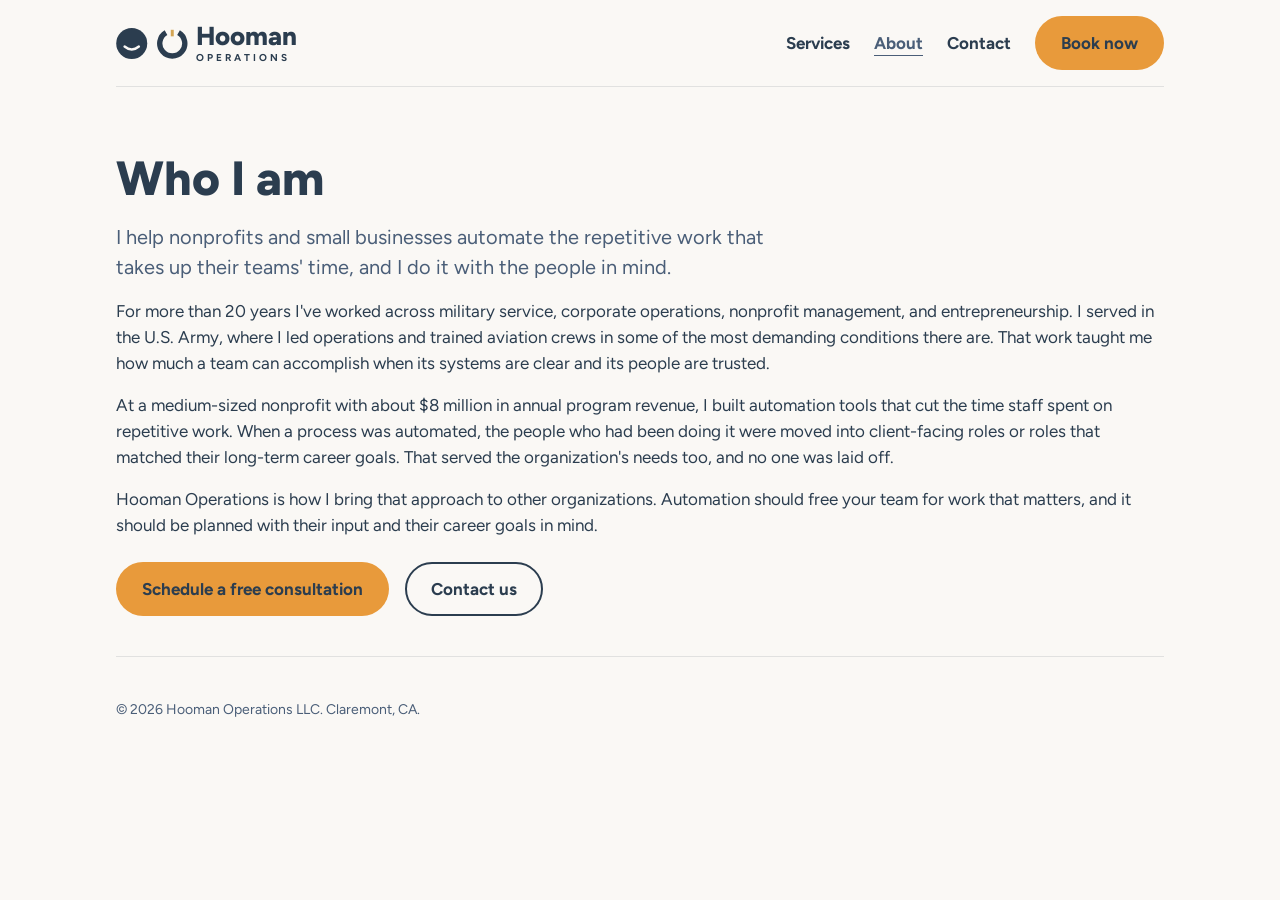
==== about.html @ 6ae11de6 "Update About page, booking links, and contact form - Rewrite About page in first person with approve" ====
<!doctype html>
<html lang="en">
<head>
<meta charset="utf-8">
<meta name="viewport" content="width=device-width, initial-scale=1">
<title>About: Hooman Operations</title>
<meta name="description" content="About Hooman Operations, process automation consulting for nonprofits and small businesses.">
<link rel="preconnect" href="https://fonts.googleapis.com">
<link rel="preconnect" href="https://fonts.gstatic.com" crossorigin>
<link rel="stylesheet" href="https://fonts.googleapis.com/css2?family=Figtree:wght@400;700;800&display=swap">
<link rel="stylesheet" href="styles.css">
</head>
<body>
<div class="wrap">
  <header class="site-header">
    <a class="brand" href="index.html" aria-label="Hooman Operations home">
      <img src="assets/hooman-mark.svg" width="72" height="31" alt="">
      <span class="brand-name"><strong>Hooman</strong><span>OPERATIONS</span></span>
    </a>
    <nav class="nav" aria-label="Main">
      <a href="services.html">Services</a>
      <a href="about.html" aria-current="page">About</a>
      <a href="contact.html">Contact</a>
      <a class="btn btn-primary" href="https://hoomanoperationsscheduling.as.me">Book now</a>
    </nav>
  </header>

  <main>
    <section class="hero">
      <h1>Who I am</h1>
      <p class="lede">I help nonprofits and small businesses automate the repetitive work that takes up their teams' time, and I do it with the people in mind.</p>
      <p>For more than 20 years I've worked across military service, corporate operations, nonprofit management, and entrepreneurship. I served in the U.S. Army, where I led operations and trained aviation crews in some of the most demanding conditions there are. That work taught me how much a team can accomplish when its systems are clear and its people are trusted.</p>
      <p>At a medium-sized nonprofit with about $8 million in annual program revenue, I built automation tools that cut the time staff spent on repetitive work. When a process was automated, the people who had been doing it were moved into client-facing roles or roles that matched their long-term career goals. That served the organization's needs too, and no one was laid off.</p>
      <p>Hooman Operations is how I bring that approach to other organizations. Automation should free your team for work that matters, and it should be planned with their input and their career goals in mind.</p>
      <div class="actions" style="display:flex; gap: 16px; flex-wrap: wrap; margin-top: 24px;">
        <a class="btn btn-primary" href="https://hoomanoperationsscheduling.as.me">Schedule a free consultation</a>
        <a class="btn btn-secondary" href="contact.html">Contact us</a>
      </div>
    </section>
  </main>

  <footer class="site-footer">
    <p>&copy; 2026 Hooman Operations LLC. Claremont, CA.</p>
  </footer>
</div>
</body>
</html>
---- styles.css ----
/* Hooman Operations: brand tokens from the brand record */
:root {
  --ivory: #FAF8F5;
  --slate-deep: #2B3D4F;
  --slate-blue: #4A5E78;
  --gold: #D4A554;
  --orange: #E89A3B;
  --radius-sm: 6px;
  --radius-md: 12px;
  --radius-pill: 999px;
  --space-1: 4px;
  --space-2: 8px;
  --space-3: 16px;
  --space-4: 24px;
  --space-5: 40px;
  --space-6: 64px;
}

* { box-sizing: border-box; }

body {
  margin: 0;
  background: var(--ivory);
  color: var(--slate-deep);
  font-family: "Figtree", system-ui, sans-serif;
  font-size: 17px;
  line-height: 26px;
}

img, svg { display: block; max-width: 100%; }

a { color: var(--slate-deep); }

.wrap {
  max-width: 1080px;
  margin: 0 auto;
  padding: 0 var(--space-3);
}

/* Header */
.site-header {
  display: flex;
  align-items: center;
  justify-content: space-between;
  gap: var(--space-4);
  padding: var(--space-3) 0;
  border-bottom: 1px solid rgba(43, 61, 79, 0.12);
}

.brand {
  display: flex;
  align-items: center;
  gap: var(--space-2);
  text-decoration: none;
}

.brand-name {
  display: flex;
  flex-direction: column;
  line-height: 1;
}

.brand-name strong { font-size: 26px; font-weight: 800; }
.brand-name span { font-size: 10px; font-weight: 700; letter-spacing: 3px; margin-top: 4px; }

.nav {
  display: flex;
  align-items: center;
  gap: var(--space-4);
}

.nav a { text-decoration: none; font-weight: 700; }
.nav a[aria-current="page"] { color: var(--slate-blue); text-decoration: underline; text-underline-offset: 6px; }

/* Buttons */
.btn {
  display: inline-block;
  padding: 12px 24px;
  border-radius: var(--radius-pill);
  font-weight: 700;
  text-decoration: none;
  border: 2px solid transparent;
}

.btn-primary { background: var(--orange); color: var(--slate-deep); }
.btn-secondary { border-color: var(--slate-deep); color: var(--slate-deep); }

.btn:focus-visible,
.nav a:focus-visible,
input:focus-visible,
textarea:focus-visible {
  outline: 3px solid var(--slate-blue);
  outline-offset: 3px;
}

/* Sections */
section { padding: var(--space-6) 0; }

h1, h2, h3 { line-height: 1.15; margin: 0 0 var(--space-3); }
h1 { font-size: 48px; font-weight: 800; }
h2 { font-size: 36px; font-weight: 700; }
h3 { font-size: 22px; font-weight: 700; }

p { margin: 0 0 var(--space-3); }

.lede { font-size: 20px; line-height: 30px; color: var(--slate-blue); max-width: 680px; }

.hero { padding: var(--space-6) 0 var(--space-5); }
.hero .actions { display: flex; flex-wrap: wrap; gap: var(--space-3); margin-top: var(--space-4); }

.band-gold { background: var(--gold); color: var(--slate-deep); }
.band-slate { background: var(--slate-deep); color: var(--ivory); }
.band-slate a { color: var(--ivory); }

/* Cards */
.cards {
  display: grid;
  grid-template-columns: repeat(3, minmax(0, 1fr));
  gap: var(--space-3);
  margin-top: var(--space-4);
}

.card {
  background: #FFFFFF;
  border: 1px solid rgba(43, 61, 79, 0.12);
  border-radius: var(--radius-md);
  padding: var(--space-4);
  display: flex;
  flex-direction: column;
}

.card .price { font-size: 28px; font-weight: 800; margin-bottom: var(--space-2); }
.card ul { padding-left: 20px; margin: 0 0 var(--space-3); }
.card .btn { margin-top: auto; align-self: flex-start; }

.two-col {
  display: grid;
  grid-template-columns: repeat(2, minmax(0, 1fr));
  gap: var(--space-5);
}

.stats { font-size: 36px; font-weight: 800; line-height: 1.25; margin: 0 0 var(--space-4); }

.muted { color: var(--slate-blue); }

/* Form */
form { display: grid; gap: var(--space-3); max-width: 560px; }
label { display: grid; gap: var(--space-1); font-weight: 700; }
input, textarea {
  font: inherit;
  padding: 12px;
  border: 1px solid var(--slate-blue);
  border-radius: var(--radius-sm);
  background: #FFFFFF;
  color: var(--slate-deep);
}

/* Footer */
.site-footer {
  padding: var(--space-5) 0;
  border-top: 1px solid rgba(43, 61, 79, 0.12);
  font-size: 14px;
  color: var(--slate-blue);
}

@media (max-width: 800px) {
  h1 { font-size: 36px; }
  .cards, .two-col { grid-template-columns: 1fr; }
}
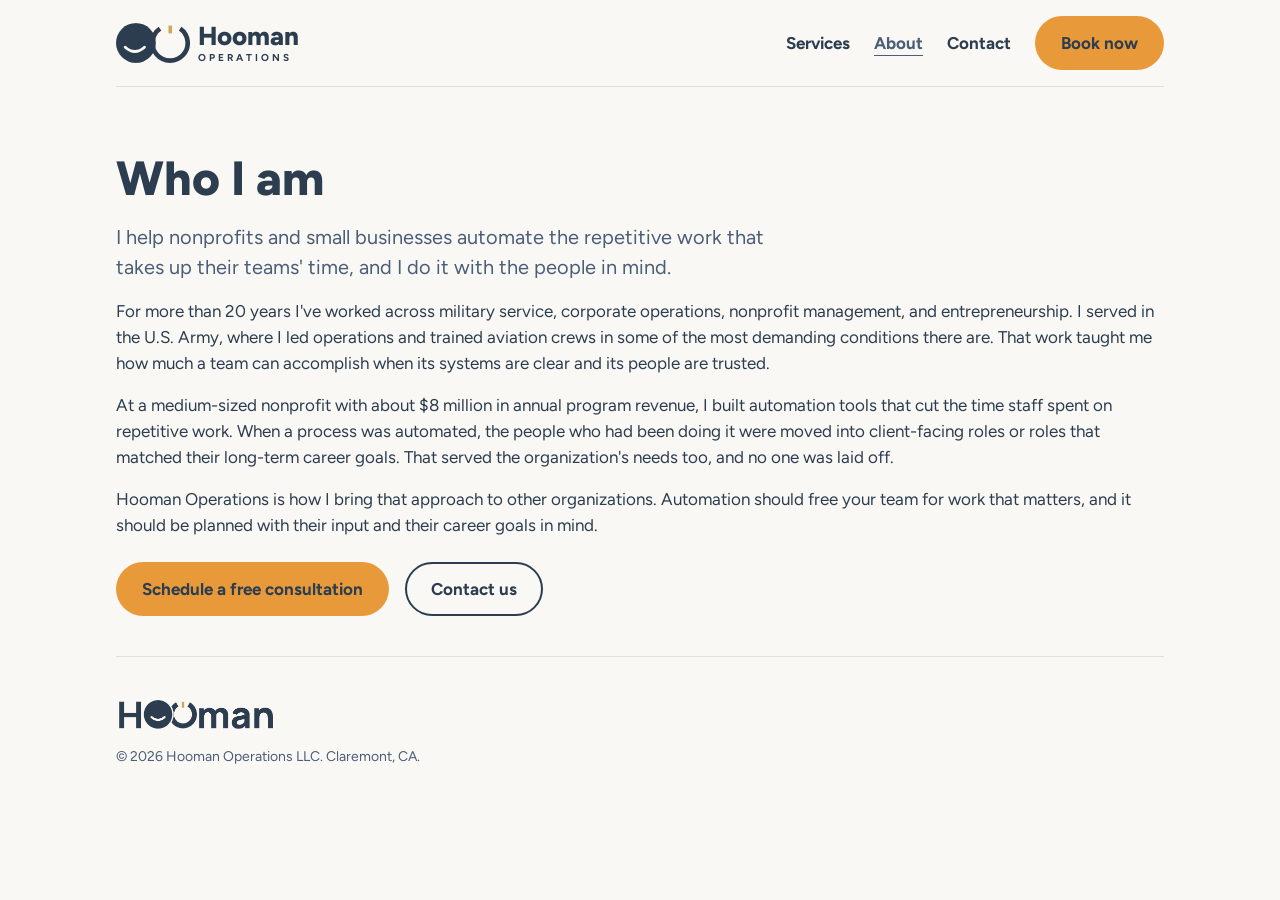
==== commit a860e7cd: "Update logo to overlapping-O mark and add lockup to footer Co-Authored-By: Claude Haiku 5.5 <noreply" ====
--- a/about.html
+++ b/about.html
@@ -8,13 +8,14 @@
 <link rel="preconnect" href="https://fonts.googleapis.com">
 <link rel="preconnect" href="https://fonts.gstatic.com" crossorigin>
 <link rel="stylesheet" href="https://fonts.googleapis.com/css2?family=Figtree:wght@400;700;800&display=swap">
+<link rel="icon" type="image/svg+xml" href="assets/hooman-mark.svg">
 <link rel="stylesheet" href="styles.css">
 </head>
 <body>
 <div class="wrap">
   <header class="site-header">
     <a class="brand" href="index.html" aria-label="Hooman Operations home">
-      <img src="assets/hooman-mark.svg" width="72" height="31" alt="">
+      <img src="assets/hooman-mark.svg" width="74" height="40" alt="">
       <span class="brand-name"><strong>Hooman</strong><span>OPERATIONS</span></span>
     </a>
     <nav class="nav" aria-label="Main">
@@ -40,6 +41,7 @@
   </main>
 
   <footer class="site-footer">
+    <img class="footer-lockup" src="assets/hooman-lockup.png" width="160" height="35" alt="Hooman Operations">
     <p>&copy; 2026 Hooman Operations LLC. Claremont, CA.</p>
   </footer>
 </div>
--- a/styles.css
+++ b/styles.css
@@ -163,6 +163,8 @@
   color: var(--slate-blue);
 }
 
+.footer-lockup { display: block; width: 160px; height: auto; margin-bottom: 12px; }
+
 @media (max-width: 800px) {
   h1 { font-size: 36px; }
   .cards, .two-col { grid-template-columns: 1fr; }
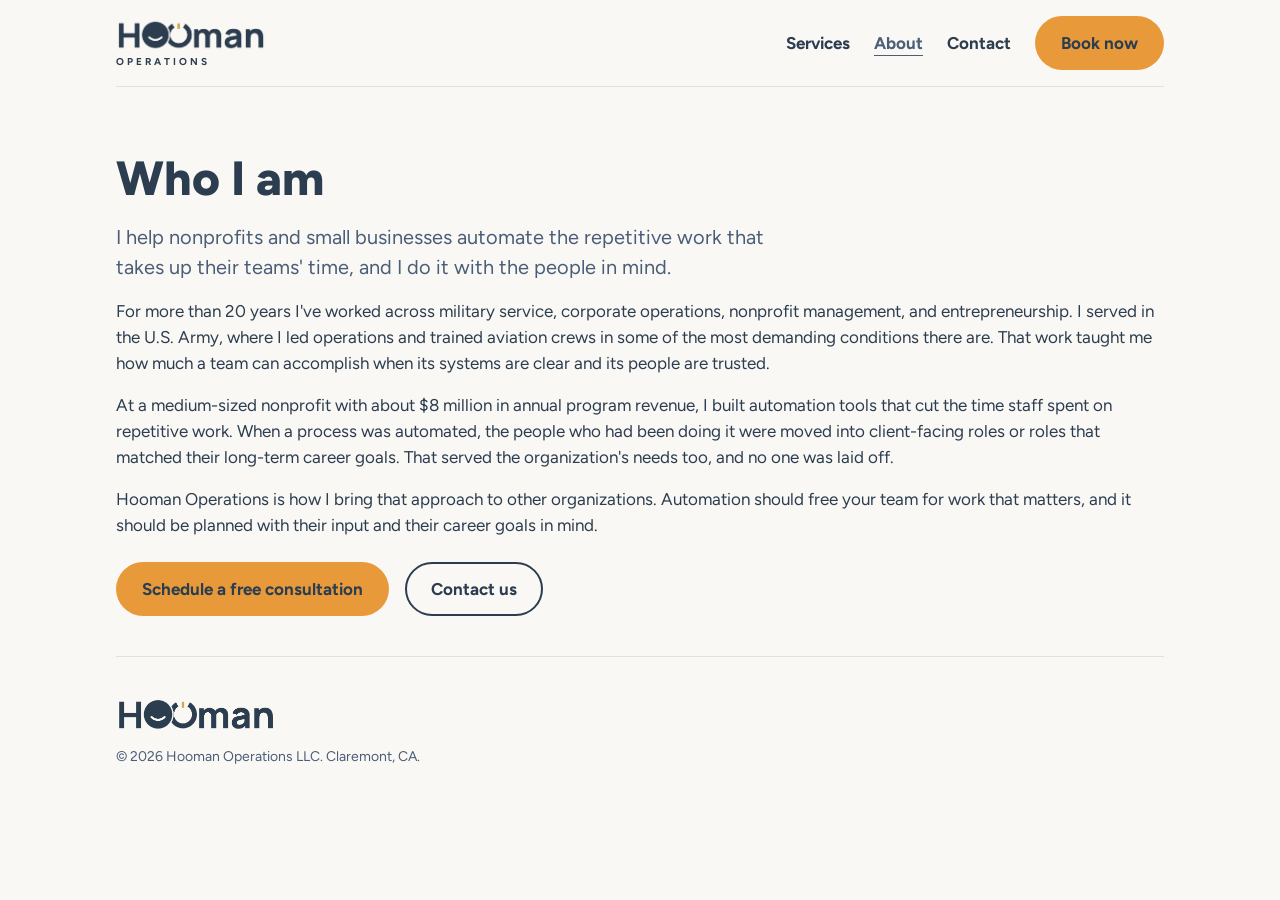
==== commit 7ae1a597: "Use the double-O lockup as the header wordmark Co-Authored-By: Claude Haiku 5.5 <noreply@anthropic.c" ====
--- a/about.html
+++ b/about.html
@@ -15,8 +15,7 @@
 <div class="wrap">
   <header class="site-header">
     <a class="brand" href="index.html" aria-label="Hooman Operations home">
-      <img src="assets/hooman-mark.svg" width="74" height="40" alt="">
-      <span class="brand-name"><strong>Hooman</strong><span>OPERATIONS</span></span>
+      <span class="brand-name"><img class="brand-lockup" src="assets/hooman-lockup.png" width="150" height="33" alt="Hooman"><span>OPERATIONS</span></span>
     </a>
     <nav class="nav" aria-label="Main">
       <a href="services.html">Services</a>
--- a/styles.css
+++ b/styles.css
@@ -60,8 +60,8 @@
   line-height: 1;
 }
 
-.brand-name strong { font-size: 26px; font-weight: 800; }
-.brand-name span { font-size: 10px; font-weight: 700; letter-spacing: 3px; margin-top: 4px; }
+.brand-lockup { display: block; width: 150px; height: auto; }
+.brand-name span { font-size: 10px; font-weight: 700; letter-spacing: 3px; margin-top: 6px; }
 
 .nav {
   display: flex;
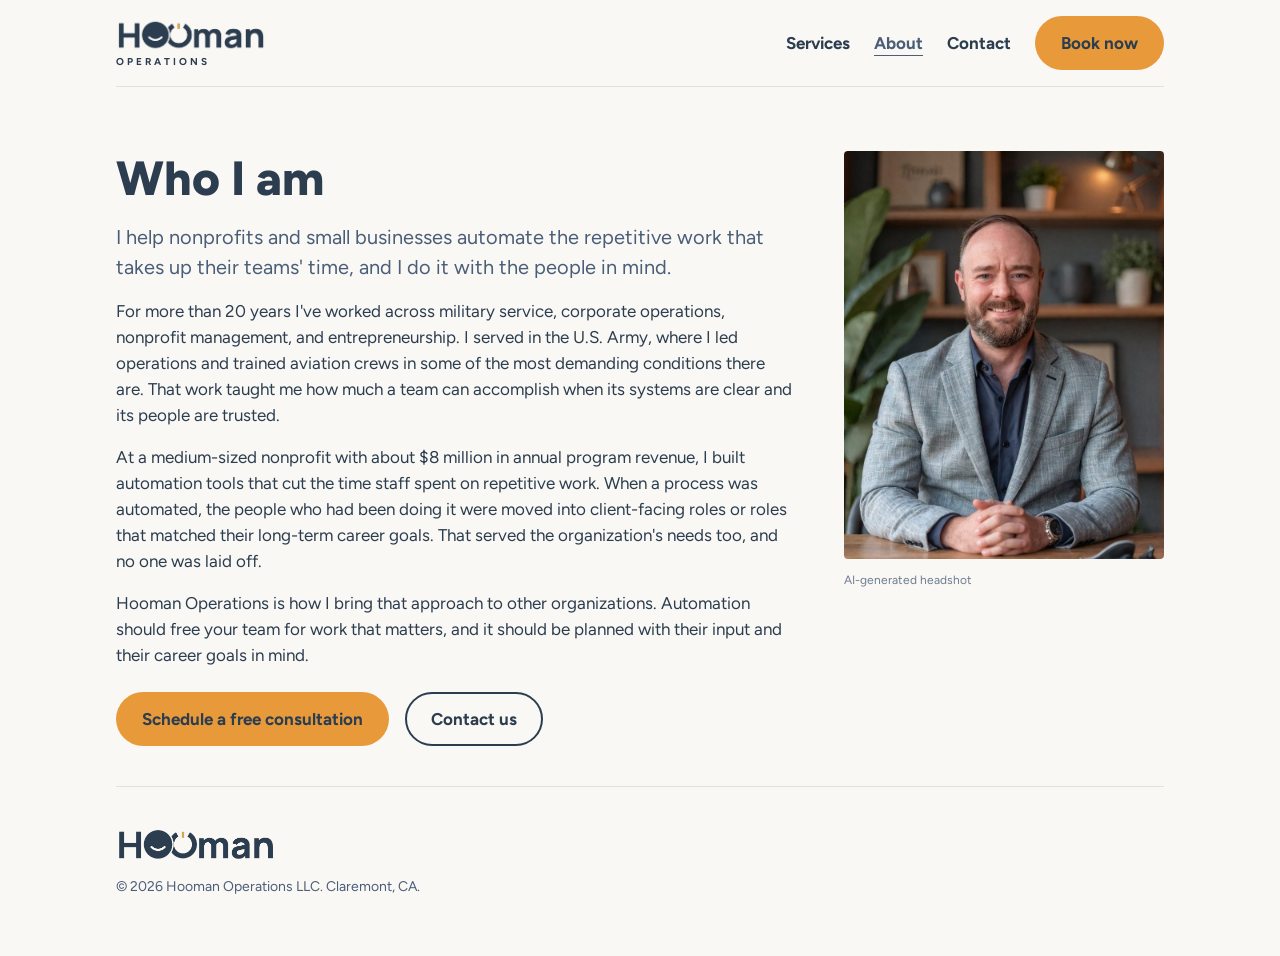
==== commit 2c300f04: "Add AI-generated headshot to the About section Co-Authored-By: Claude Haiku 5.5 <noreply@anthropic.c" ====
--- a/about.html
+++ b/about.html
@@ -26,7 +26,12 @@
   </header>
 
   <main>
-    <section class="hero">
+    <section class="hero about-layout">
+      <figure class="about-photo">
+        <img src="assets/headshot.jpg" width="800" height="1020" alt="James Dreiling, founder of Hooman Operations">
+        <figcaption>AI-generated headshot</figcaption>
+      </figure>
+      <div class="about-text">
       <h1>Who I am</h1>
       <p class="lede">I help nonprofits and small businesses automate the repetitive work that takes up their teams' time, and I do it with the people in mind.</p>
       <p>For more than 20 years I've worked across military service, corporate operations, nonprofit management, and entrepreneurship. I served in the U.S. Army, where I led operations and trained aviation crews in some of the most demanding conditions there are. That work taught me how much a team can accomplish when its systems are clear and its people are trusted.</p>
@@ -35,6 +40,7 @@
       <div class="actions" style="display:flex; gap: 16px; flex-wrap: wrap; margin-top: 24px;">
         <a class="btn btn-primary" href="https://hoomanoperationsscheduling.as.me">Schedule a free consultation</a>
         <a class="btn btn-secondary" href="contact.html">Contact us</a>
+      </div>
       </div>
     </section>
   </main>
--- a/styles.css
+++ b/styles.css
@@ -165,7 +165,17 @@
 
 .footer-lockup { display: block; width: 160px; height: auto; margin-bottom: 12px; }
 
+.about-layout { display: grid; grid-template-columns: 1fr 320px; gap: 48px; align-items: start; }
+.about-text { grid-column: 1; grid-row: 1; }
+.about-photo { grid-column: 2; grid-row: 1; margin: 0; }
+.about-photo img { display: block; width: 100%; height: auto; border-radius: 4px; }
+.about-photo figcaption { font-size: 12px; color: var(--slate-blue); margin-top: 8px; opacity: 0.8; }
+
 @media (max-width: 800px) {
   h1 { font-size: 36px; }
   .cards, .two-col { grid-template-columns: 1fr; }
+  .about-layout { grid-template-columns: 1fr; }
+  .about-text, .about-photo { grid-column: 1; grid-row: auto; }
+  .brand-lockup { width: 120px; }
+  .about-photo { max-width: 360px; }
 }
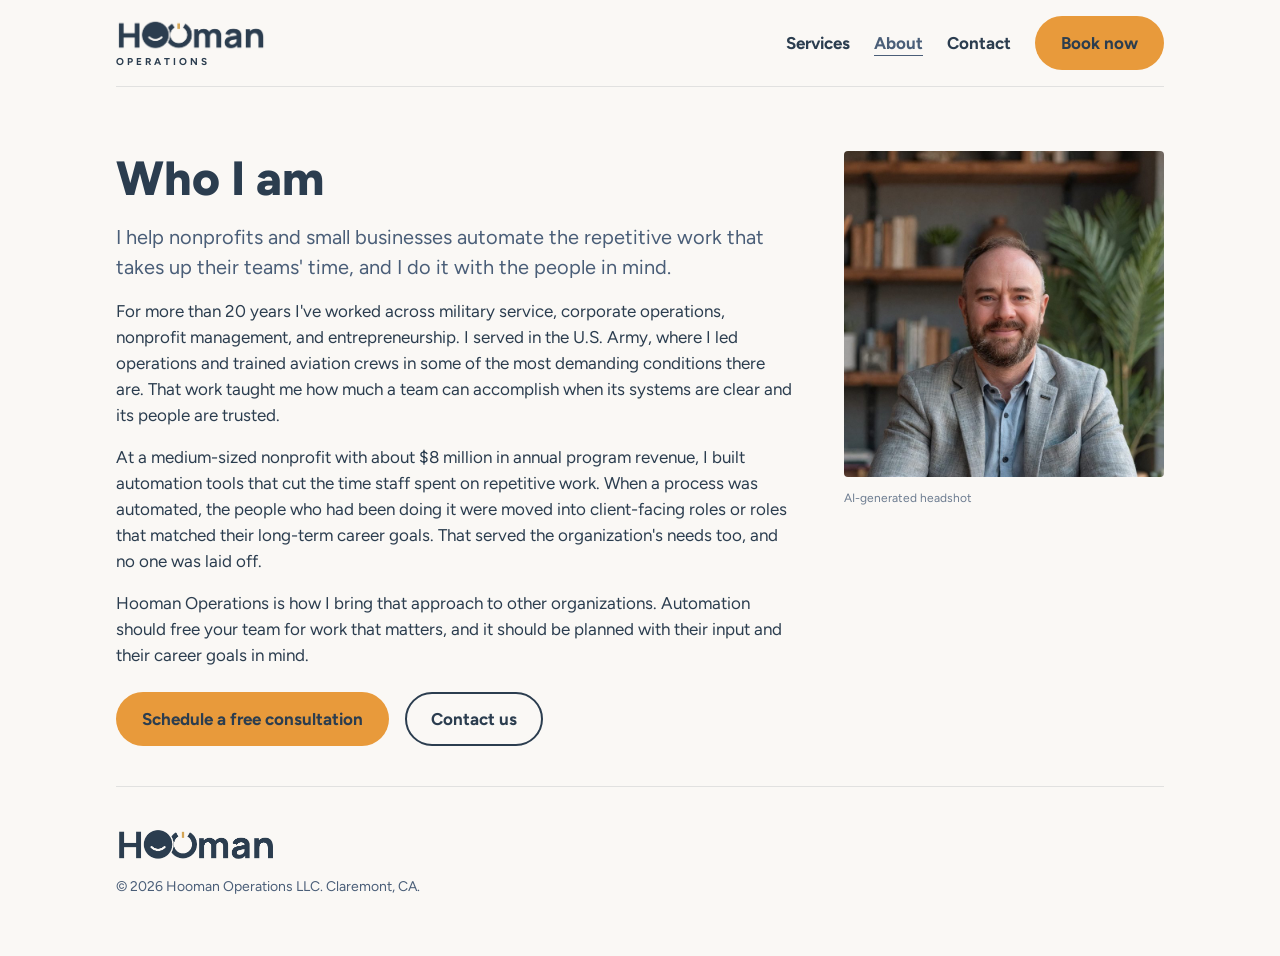
==== commit 73c84f26: "Crop About headshot above the hands Co-Authored-By: Claude Haiku 5.5 <noreply@anthropic.com> Claude-" ====
--- a/about.html
+++ b/about.html
@@ -28,7 +28,7 @@
   <main>
     <section class="hero about-layout">
       <figure class="about-photo">
-        <img src="assets/headshot.jpg" width="800" height="1020" alt="James Dreiling, founder of Hooman Operations">
+        <img src="assets/headshot.jpg" width="800" height="816" alt="James Dreiling, founder of Hooman Operations">
         <figcaption>AI-generated headshot</figcaption>
       </figure>
       <div class="about-text">
--- a/styles.css
+++ b/styles.css
@@ -177,5 +177,7 @@
   .about-layout { grid-template-columns: 1fr; }
   .about-text, .about-photo { grid-column: 1; grid-row: auto; }
   .brand-lockup { width: 120px; }
+  .site-header { flex-wrap: wrap; row-gap: 16px; }
+  .nav { flex-wrap: wrap; gap: 12px 16px; justify-content: flex-end; }
   .about-photo { max-width: 360px; }
 }
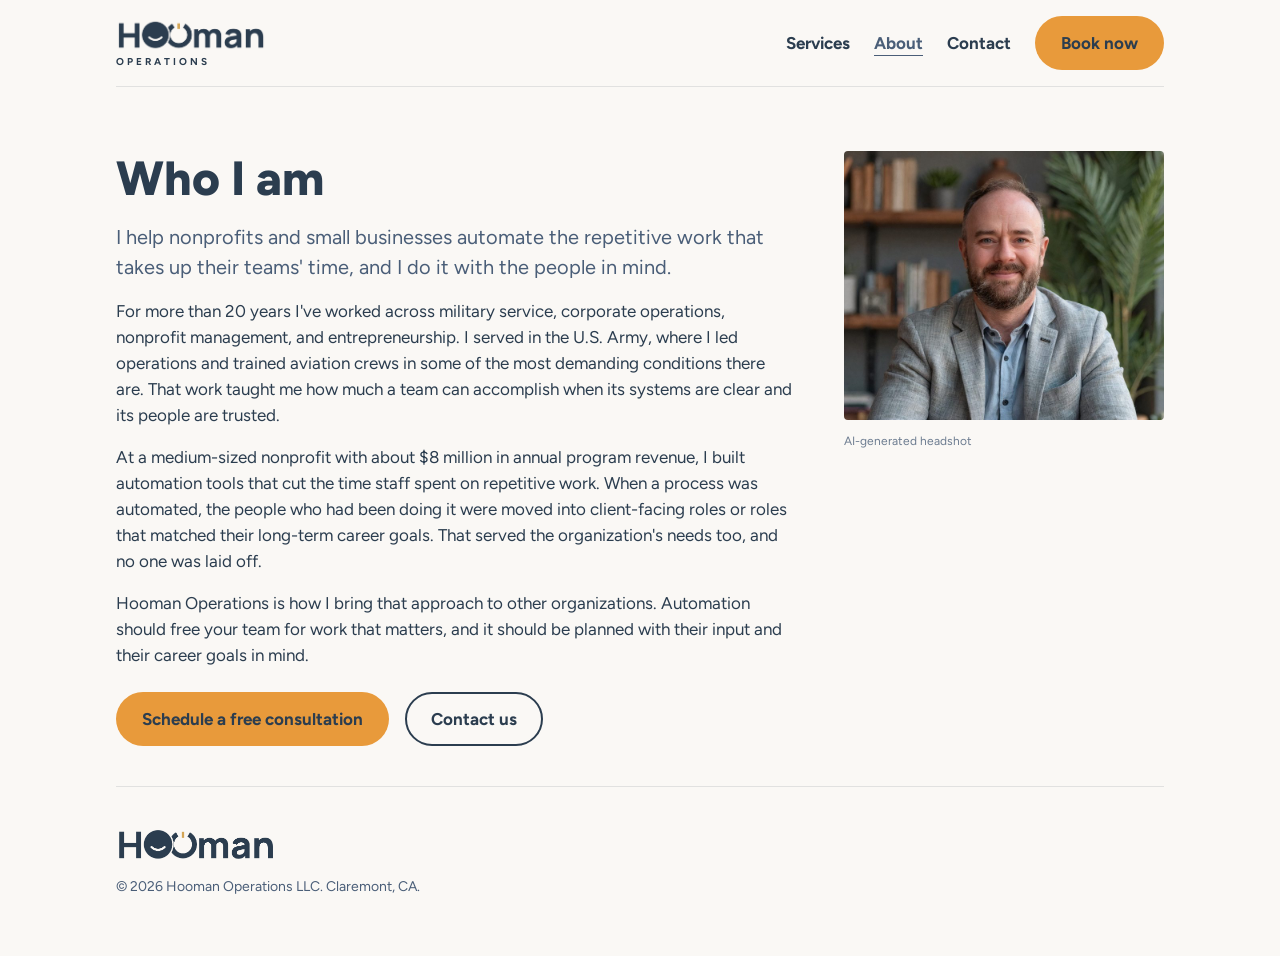
==== commit 58900587: "Recrop About headshot so the eyes sit on the upper third Co-Authored-By: Claude Haiku 5.5 <noreply@a" ====
--- a/about.html
+++ b/about.html
@@ -28,7 +28,7 @@
   <main>
     <section class="hero about-layout">
       <figure class="about-photo">
-        <img src="assets/headshot.jpg" width="800" height="816" alt="James Dreiling, founder of Hooman Operations">
+        <img src="assets/headshot.jpg" width="800" height="672" alt="James Dreiling, founder of Hooman Operations">
         <figcaption>AI-generated headshot</figcaption>
       </figure>
       <div class="about-text">
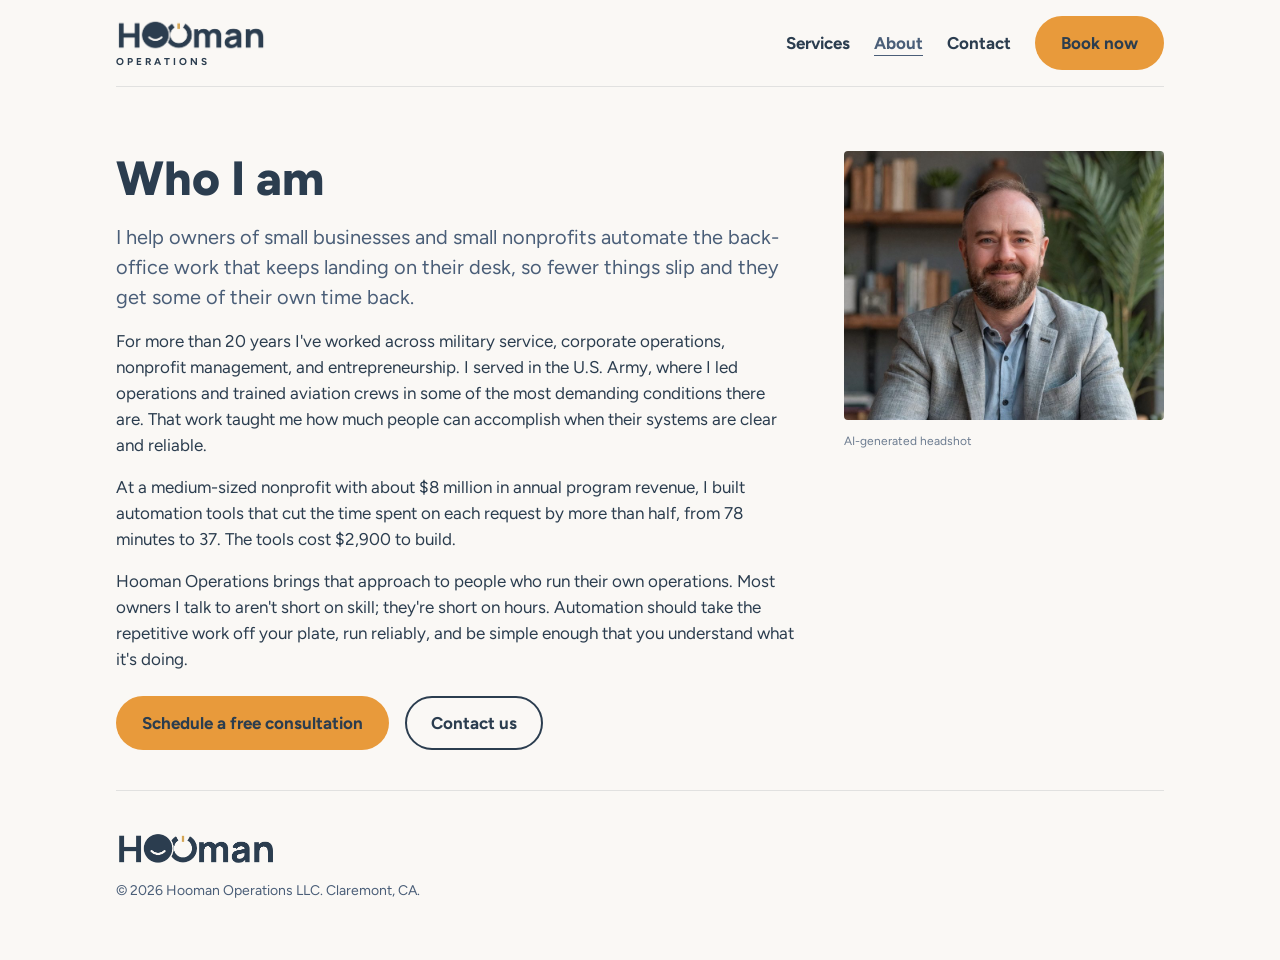
==== commit 2f17115b: "Retarget site copy to owner-run businesses and small nonprofits - New hero, challenge, proof, who-I-" ====
--- a/about.html
+++ b/about.html
@@ -4,7 +4,7 @@
 <meta charset="utf-8">
 <meta name="viewport" content="width=device-width, initial-scale=1">
 <title>About: Hooman Operations</title>
-<meta name="description" content="About Hooman Operations, process automation consulting for nonprofits and small businesses.">
+<meta name="description" content="About Hooman Operations, back-office automation for owner-run small businesses and small nonprofits.">
 <link rel="preconnect" href="https://fonts.googleapis.com">
 <link rel="preconnect" href="https://fonts.gstatic.com" crossorigin>
 <link rel="stylesheet" href="https://fonts.googleapis.com/css2?family=Figtree:wght@400;700;800&display=swap">
@@ -33,10 +33,10 @@
       </figure>
       <div class="about-text">
       <h1>Who I am</h1>
-      <p class="lede">I help nonprofits and small businesses automate the repetitive work that takes up their teams' time, and I do it with the people in mind.</p>
-      <p>For more than 20 years I've worked across military service, corporate operations, nonprofit management, and entrepreneurship. I served in the U.S. Army, where I led operations and trained aviation crews in some of the most demanding conditions there are. That work taught me how much a team can accomplish when its systems are clear and its people are trusted.</p>
-      <p>At a medium-sized nonprofit with about $8 million in annual program revenue, I built automation tools that cut the time staff spent on repetitive work. When a process was automated, the people who had been doing it were moved into client-facing roles or roles that matched their long-term career goals. That served the organization's needs too, and no one was laid off.</p>
-      <p>Hooman Operations is how I bring that approach to other organizations. Automation should free your team for work that matters, and it should be planned with their input and their career goals in mind.</p>
+      <p class="lede">I help owners of small businesses and small nonprofits automate the back-office work that keeps landing on their desk, so fewer things slip and they get some of their own time back.</p>
+      <p>For more than 20 years I've worked across military service, corporate operations, nonprofit management, and entrepreneurship. I served in the U.S. Army, where I led operations and trained aviation crews in some of the most demanding conditions there are. That work taught me how much people can accomplish when their systems are clear and reliable.</p>
+      <p>At a medium-sized nonprofit with about $8 million in annual program revenue, I built automation tools that cut the time spent on each request by more than half, from 78 minutes to 37. The tools cost $2,900 to build.</p>
+      <p>Hooman Operations brings that approach to people who run their own operations. Most owners I talk to aren't short on skill; they're short on hours. Automation should take the repetitive work off your plate, run reliably, and be simple enough that you understand what it's doing.</p>
       <div class="actions" style="display:flex; gap: 16px; flex-wrap: wrap; margin-top: 24px;">
         <a class="btn btn-primary" href="https://hoomanoperationsscheduling.as.me">Schedule a free consultation</a>
         <a class="btn btn-secondary" href="contact.html">Contact us</a>
--- a/styles.css
+++ b/styles.css
@@ -181,3 +181,18 @@
   .nav { flex-wrap: wrap; gap: 12px 16px; justify-content: flex-end; }
   .about-photo { max-width: 360px; }
 }
+
+/* Full-width retainer strip below the service cards */
+.card-strip {
+  margin-top: var(--space-3);
+  flex-direction: row;
+  align-items: center;
+  justify-content: space-between;
+  gap: var(--space-4);
+}
+.card-strip p:last-child { margin-bottom: 0; max-width: 720px; }
+.card-strip .btn { margin-top: 0; align-self: center; flex-shrink: 0; }
+@media (max-width: 800px) {
+  .card-strip { flex-direction: column; align-items: flex-start; }
+  .card-strip .btn { align-self: flex-start; }
+}
